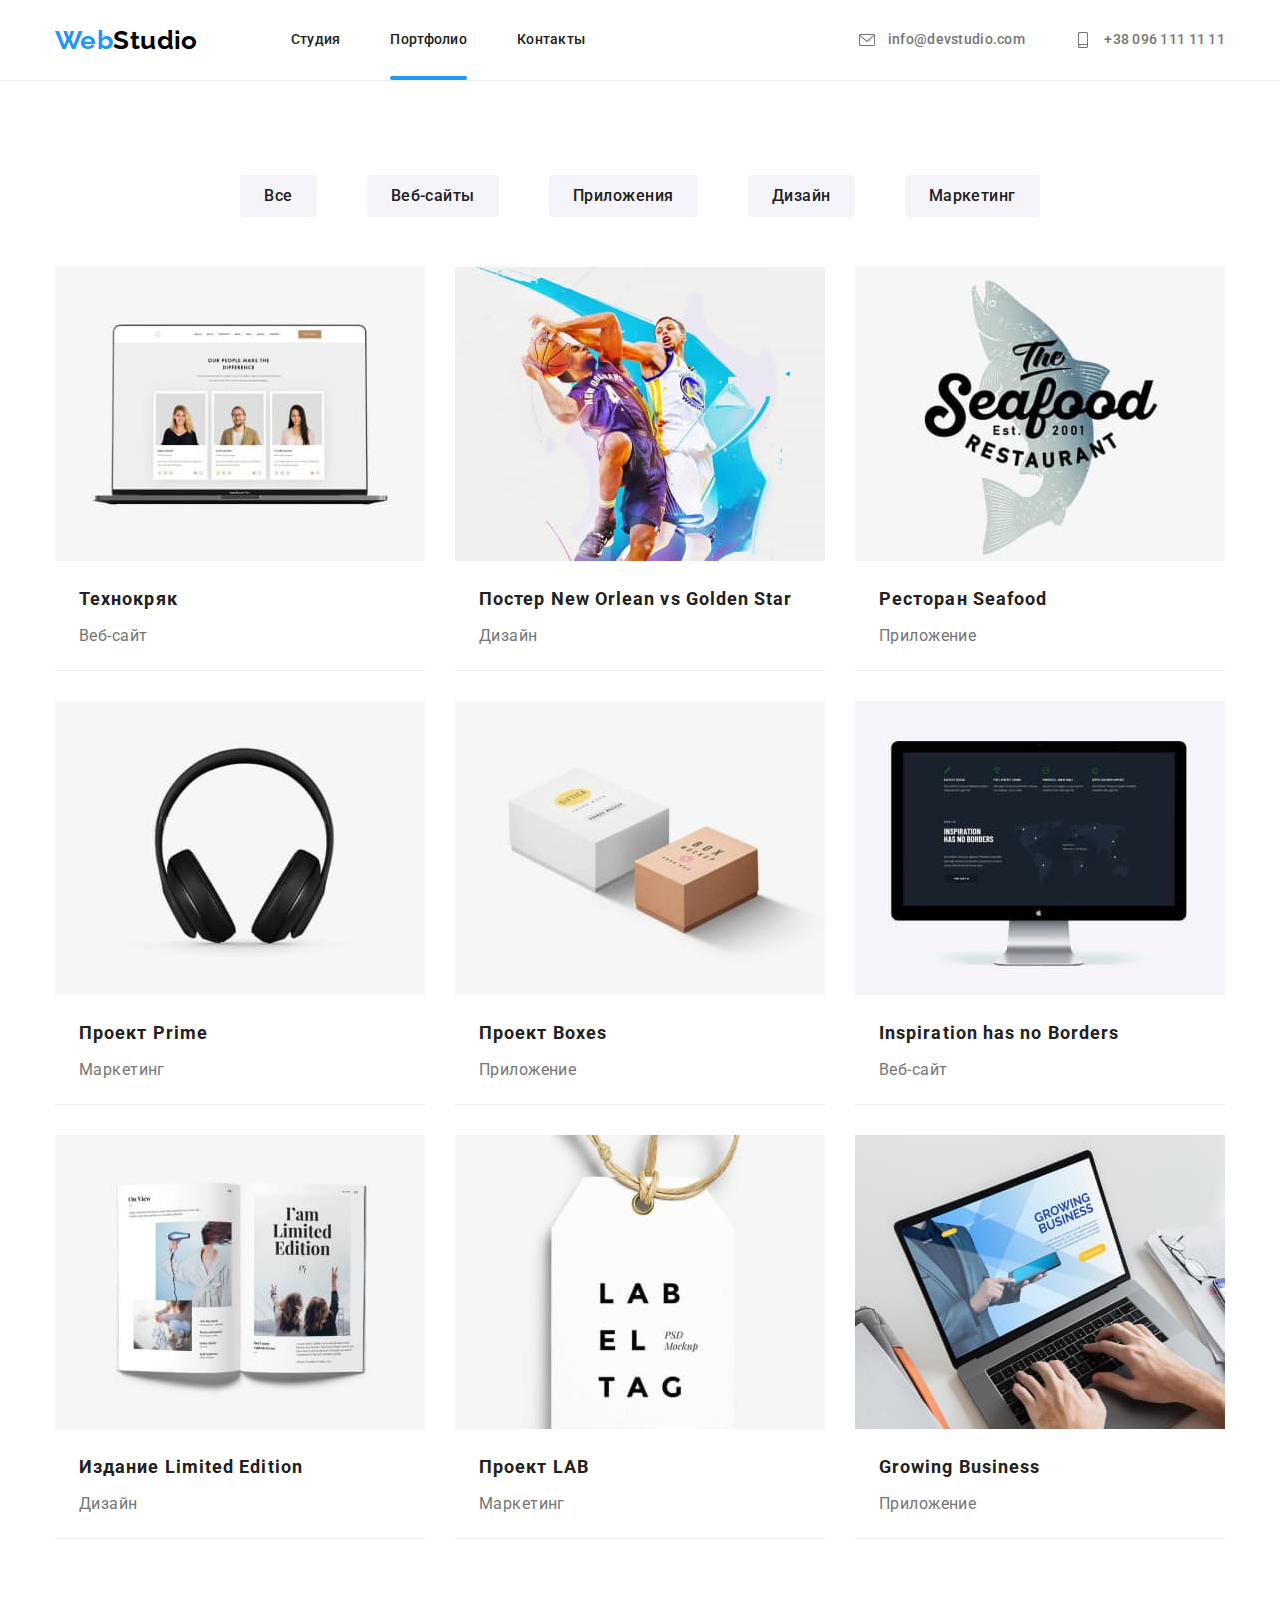
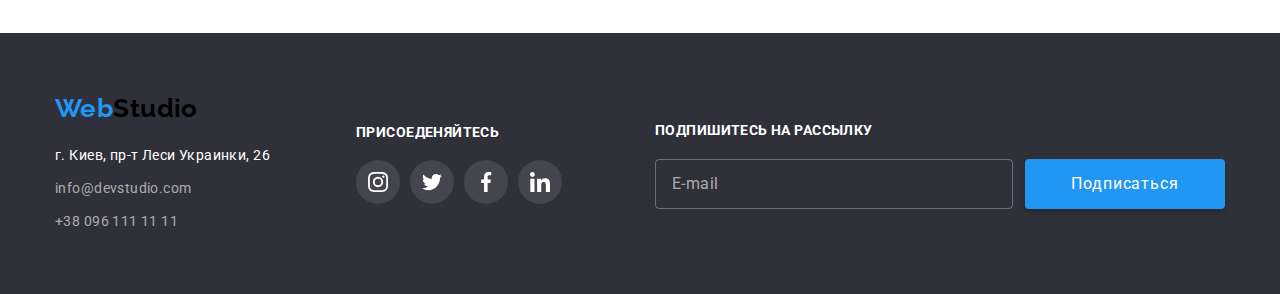
==== portfolio.html @ 421cd6a5 "version-1" ====
<!DOCTYPE html>
<html lang="ru">
<head>
    <meta charset="UTF-8">
    <meta name="description" content="Студия разработки сайтов и дизайна">
    <title>WebStudio Portfolio</title>
    <link
        href="https://fonts.googleapis.com/css2?family=Raleway:wght@400;700&family=Roboto:wght@400;500;700;900&display=swap"
        rel="stylesheet">
    <link rel="stylesheet" href="https://cdnjs.cloudflare.com/ajax/libs/modern-normalize/1.1.0/modern-normalize.min.css">
    <link rel="stylesheet" href="./css/styles.css">
</head>
<body class="page">
    <header class="header-page">
        <div class="container">
            <a class="logo link logo-page" href="./index.html"><span class="web">Web</span>Studio</a>
            <nav class="page-nav">
                <ul class="list-header list list-nav">
                    <li class="item-nav item"><a class="link" href="./index.html">Студия</a></li>
                    <li class="item-nav item"><a class="link-current link" href="./portfolio.html">Портфолио</a></li>
                    <li class="item-nav item"><a class="link" href="/Контакты">Контакты</a></li>
                </ul>
            </nav>
            <ul class="list-header list page-contact">
                <li class="item">
                    <a class="link" href="mailto:info@devstudio.com">
                        <svg class="contact-icon" width="16" height="16">
                            <use href="./images/icons.svg#envelope"></use>
                        </svg>
                        info@devstudio.com</a>
                </li>
                <li class="item"><a class="link" href="tel:+380961111111">
                        <svg class="contact-icon" width="16" height="16">
                            <use href="./images/icons.svg#smartphone"></use>
                        </svg>
                        +38 096 111 11 11</a>
                </li>
            </ul>
        </div>
    </header>
    <main>
       <section>
        <div class="container container-flex">
            <ul class="list-filter list">
                <li class="item"><button type="button" class="page-button">Все</button></li>
                <li class="item"><button type="button" class="page-button">Веб-сайты</button></li>
                <li class="item"><button type="button" class="page-button">Приложения</button></li>
                <li class="item"><button type="button" class="page-button">Дизайн</button></li>
                <li class="item"><button type="button" class="page-button">Маркетинг</button></li>
            </ul>
            <ul class="list list-flex">
                <li class="item item-flex">
                    <a class="link link-overlay" href="#">
                        <div class="card-overlay">
                            <img class="img-overlay" src="./images/img1-pt.jpg" alt="Технокряк" width="370">
                            <div class="text-overlay">
                                <p>Ресурс предлагает комплексные предложения с разным уровнем функционала и сервисов. Все это позволит посетителю
                                получить исчерпывающие сведения о компании или частном лице.</p>
                            </div>
                        </div>
                        <div class="box-flex">
                            <h2 class="flex-title">Технокряк</h2>
                            <p class="flex-text">Веб-сайт</p>
                        </div>
                    </a>  
                </li>
                <li class="item item-flex">
                    <a class="link link-overlay" href="#">
                        <div class="card-overlay">
                            <img class="img-overlay" src="./images/img2-pt.jpg" alt="Технокряк" width="370">
                            <div class="text-overlay">
                                <p>Ресурс предлагает комплексные предложения с разным уровнем функционала и сервисов. Все это позволит
                                посетителю получить исчерпывающие сведения о компании или частном лице.</p>
                            </div>
                        </div>
                        <div class="box-flex">
                            <h2 class="flex-title">Постер New Orlean vs Golden Star</h2>
                            <p class="flex-text">Дизайн</p>
                        </div>
                    </a>
                </li>
                <li class="item item-flex">
                    <a class="link link-overlay" href="#">
                        <div class="card-overlay">
                            <img class="img-overlay" src="./images/img3-pt.jpg" alt="Технокряк" width="370">
                            <div class="text-overlay">
                                <p>Ресурс предлагает комплексные предложения с разным уровнем функционала и сервисов. Все это позволит
                                посетителю получить исчерпывающие сведения о компании или частном лице.</p>
                            </div>
                        </div>
                        <div class="box-flex">
                            <h2 class="flex-title">Ресторан Seafood</h2>
                            <p class="flex-text">Приложение</p>
                        </div>
                    </a>
                </li>
                <li class="item item-flex">
                    <a class="link link-overlay" href="#">
                        <div class="card-overlay">
                            <img class="img-overlay" src="./images/img4-pt.jpg" alt="Технокряк" width="370">
                            <div class="text-overlay">
                                <p>Ресурс предлагает комплексные предложения с разным уровнем функционала и сервисов. Все это позволит
                                посетителю получить исчерпывающие сведения о компании или частном лице.</p>
                            </div>
                        </div>
                        <div class="box-flex">
                            <h2 class="flex-title">Проект Prime</h2>
                            <p class="flex-text">Маркетинг</p>
                        </div>
                    </a>
                </li>
                <li class="item item-flex">
                    <a class="link link-overlay" href="#">
                        <div class="card-overlay">
                            <img class="img-overlay" src="./images/img5-pt.jpg" alt="Технокряк" width="370">
                            <div class="text-overlay">
                                <p>Ресурс предлагает комплексные предложения с разным уровнем функционала и сервисов. Все это позволит
                                посетителю получить исчерпывающие сведения о компании или частном лице.</p>
                            </div>
                        </div>
                        <div class="box-flex">
                            <h2 class="flex-title">Проект Boxes</h2>
                            <p class="flex-text">Приложение</p>
                        </div>
                    </a>
                </li>
                <li class="item item-flex">
                    <a class="link link-overlay" href="#">
                        <div class="card-overlay">
                            <img class="img-overlay" src="./images/img6-pt.jpg" alt="Технокряк" width="370">
                            <div class="text-overlay">
                                <p>Ресурс предлагает комплексные предложения с разным уровнем функционала и сервисов. Все это позволит
                                посетителю получить исчерпывающие сведения о компании или частном лице.</p>
                            </div>
                        </div>
                        <div class="box-flex">
                            <h2 class="flex-title">Inspiration has no Borders</h2>
                            <p class="flex-text">Веб-сайт</p>
                        </div>
                    </a>
                </li>
                <li class="item item-flex">
                    <a class="link link-overlay" href="#">
                        <div class="card-overlay">
                            <img class="img-overlay" src="./images/img7-pt.jpg" alt="Технокряк" width="370">
                            <div class="text-overlay">
                                <p>Ресурс предлагает комплексные предложения с разным уровнем функционала и сервисов. Все это позволит
                                посетителю получить исчерпывающие сведения о компании или частном лице.</p>
                            </div>
                        </div>
                        <div class="box-flex">
                            <h2 class="flex-title">Издание Limited Edition</h2>
                            <p class="flex-text">Дизайн</p>
                        </div>
                    </a>
                </li>
                <li class="item item-flex">
                    <a class="link link-overlay" href="#">
                        <div class="card-overlay">
                            <img class="img-overlay" src="./images/img8-pt.jpg" alt="Технокряк" width="370">
                            <div class="text-overlay">
                                <p>Ресурс предлагает комплексные предложения с разным уровнем функционала и сервисов. Все это позволит
                                посетителю получить исчерпывающие сведения о компании или частном лице.</p>
                            </div>
                        </div>
                        <div class="box-flex">
                            <h2 class="flex-title">Проект LAB</h2>
                            <p class="flex-text">Маркетинг</p>
                        </div>
                    </a>
                </li>
                <li class="item item-flex">
                    <a class="link link-overlay" href="#">
                        <div class="card-overlay">
                            <img class="img-overlay" src="./images/img9-pt.jpg" alt="Технокряк" width="370">
                            <div class="text-overlay">
                                <p>Ресурс предлагает комплексные предложения с разным уровнем функционала и сервисов. Все это позволит
                                посетителю получить исчерпывающие сведения о компании или частном лице.</p>
                            </div>
                        </div>
                        <div class="box-flex">
                            <h2 class="flex-title">Growing Business</h2>
                            <p class="flex-text">Приложение</p>
                        </div>
                    </a>
                </li>
            </ul>
        </div>
       </section>
    </main>
    <footer class="page-footer">
        <div class="container">
            <div class="footer-content">
                <a class="logo-footer logo link" href="./index.html"><span class="web">Web</span>Studio</a>
                <ul class="list-footer list">
                    <li class="item">
                        <address class="footer-adress">г. Киев, пр-т Леси Украинки, 26 </address>
                    </li>
                    <li class="item"><a class="footer-contact link" href="mailto:info@devstudio.com">info@devstudio.com</a>
                    </li>
                    <li class="item"><a class="footer-contact link" href="tel:+380961111111">+38 096 111 11 11</a></li>
                </ul>
            </div>
            <div class="footer-join">
                <p class="join">Присоеденяйтесь</p>
                <ul class="list list-join">
                    <li class="item-join">
                        <a class="social-link link-join" href="https://www.instagram.com/">
                            <svg class="join-icon" width="20" height="20">
                                <use href="./images/icons.svg#instagram"></use>
                            </svg>
                        </a>
                    </li>
                    <li class="item-join">
                        <a class="social-link link-join" href="https://twitter.com/">
                            <svg class="join-icon" width="20" height="20">
                                <use href="./images/icons.svg#twitter"></use>
                            </svg>
                        </a>
                    </li>
                    <li class="item-join">
                        <a class="social-link link-join" href="https://www.facebook.com/">
                            <svg class="join-icon" width="20" height="20">
                                <use href="./images/icons.svg#facebook"></use>
                            </svg>
                        </a>
                    </li>
                    <li class="item-join">
                        <a class="social-link link-join" href="https://www.linkedin.com/">
                            <svg class="join-icon" width="20" height="20">
                                <use href="./images/icons.svg#linkedin"></use>
                            </svg>
                        </a>
                    </li>
                </ul>
            </div>
            <div class="footer-sign">
                <span class="text-sign">Подпишитесь на рассылку</span> 
                <form class="form-sign">
                    <input class="input-sign" type="email" name="email" placeholder="E-mail">
                    <button class="btn-sign" type="submit">Подписаться</button>
                </form>
            </div>
        </div>
    </footer>
</body>
</html>
---- css/styles.css ----
/* основной цвет текста #212121; */
/* вторичный цвет текста #757575; */
/* чорный #000000; */
/* белый/цвет фона #FFFFFF; */
/* белый с прозрачностью rgba(255, 255, 255, 0.6); */
/* акцент #2196F3; */
/* цвет кнопки #F5F4FA; */
/* цвет футера #2F303A; */

:root {
    --primary-text-color: #212121;
    --secondary-text-color: #757575;
    --accent-color: #2196F3;
    --primary-white-color: #FFFFFF;
    --white-rgba: rgba(255, 255, 255, 0.6);
    --footer-color: #2F303A;
    --section-button-color: #F5F4FA;
    --logo-black-color: #000000;
}

.container {
    width: 1200px;
    margin-right: auto;
    margin-left: auto;
    padding-right: 15px;
    padding-left: 15px;
}

.list {
    padding: 0;
    margin: 0;

    list-style: none;
}

.link {
    text-decoration: none;
}

button {
    font-family: inherit;
    color: inherit;
    cursor: pointer;
    border-color: transparent;
}

/* Body общие */

.page  {
    background-color: var(--primary-white-color);
    color: var(--primary-text-color);

    font-family: Roboto, sans-serif;
    font-size: 14px;
    letter-spacing: 0.03em;
}

/* Logo */

.logo {
    color: var(--logo-black-color);
    
    font-family: Raleway, sans-serif;
    font-weight: 700;
    font-size: 26px;
    line-height: 1.19;
}

.web {
    color: var(--accent-color);
}

/* Header */

.header-page {
    border-bottom: 1px solid #ECECEC;
}

.header-page .container {
    display: flex;
    align-items: center;
}

.header-page .link {
    display: block;
}

.list-header .link {
    padding-top: 32px;
    padding-bottom: 32px;

    letter-spacing: 0.02em;
    font-weight: 500;
    line-height: 1.14;

    transition-property: color;
    transition-duration: 250ms;
    transition-timing-function: cubic-bezier(0.4, 0, 0.2, 1);
}

.list-header .link:hover,
.list-header .link:focus,
.list-header .link:active {
    color: var(--accent-color);
}

.list-nav {
    display: flex;
    margin-left: 93px;
}

.item-nav {
    position: relative;
}

.link-current::after {
    content: "";

    position: absolute;
    bottom: 0;
    left: 0;

    width: 100%;
    height: 4px;

    background-color: var(--accent-color);
    border-radius: 2px;
}

.page-contact {
    display: flex;
    margin-left: auto;
}

.list-header .item:not(:last-child) {
    margin-right: 50px;
}

.list-nav .link {
    color: var(--primary-text-color);
}

.page-contact .link {
    color: var(--secondary-text-color);
}

.contact-icon {
    vertical-align: middle;
    margin-right: 10px;
    fill: currentColor;
}

/* Студия */
   
.hero { 
    max-width: 1600px;
    height: 600px;
    margin-right: auto;
    margin-left: auto;
    padding: 200px 452px;

    background-color: #C4C4C4;
    background-image: linear-gradient(to right,
    rgba(47, 48, 58, 0.4), rgba(47, 48, 58, 0.4)), 
    url(../images/hero.jpg);
    
    color: var(--primary-white-color);
    text-align: center;
}

.hero-tittle {
    margin-bottom: 30px;
    margin-top: 0;

    letter-spacing: 0.06em;
    font-weight: 900;
    font-size: 44px;
    line-height: 1.36;
    text-transform: uppercase;
}

.hero-button {
    padding: 10px 32px;
    background-color: var(--accent-color);
    box-shadow: 0px 4px 4px rgba(0, 0, 0, 0.15);
    border-radius: 4px;

    letter-spacing: 0.06em;
    font-weight: 700;
    font-size: 16px;
    line-height: 1.88;

    transition-property: background-color;
    transition-duration: 250ms;
    transition-timing-function: cubic-bezier(0.4, 0, 0.2, 1);
}

.hero-button:hover,
.hero-button:focus {
    background-color: #188CE8;
}

.backdrop {
    position: fixed;
    z-index: 1;
    opacity: 1;
    transition: opacity 250ms cubic-bezier(0.4, 0, 0.2, 1);
    top: 0;
    left: 0;

    width: 100%;
    height: 100%;

    background-color: rgba(0, 0, 0, 0.2);    
}

.backdrop.is-hidden {
    opacity: 0;
    pointer-events: none;
    visibility: hidden;
}

.backdrop.is-hidden .modal {
    transform: translate(-50%, -50%) scale(1.2);
}

.modal {
    position: absolute;
    top: 50%;
    left: 50%;
    transform: translate(-50%, -50%) scale(1);
    transition: transform 250ms cubic-bezier(0.4, 0, 0.2, 1);

    padding: 40px;

    width: 528px;
    height: 581px;

    color: #000000;
    background-color: var(--primary-white-color);
    box-shadow: 0px 1px 3px rgba(0, 0, 0, 0.12), 
    0px 1px 1px rgba(0, 0, 0, 0.14), 
    0px 2px 1px rgba(0, 0, 0, 0.2);
    border-radius: 4px;
}

.btn-close {
    position: absolute;
    top: 8px;
    right: 8px;

    width: 30px;
    height: 30px;
    padding: 5px;

    background-color: var(--primary-white-color);
    border: 1px solid #0000001A;
    border-radius: 50%;

    transition-property: color;
    transition-duration: 250ms;
    transition-timing-function: cubic-bezier(0.4, 0, 0.2, 1);
}

.close-icon {
    fill: currentColor;
}

.btn-close:hover,
.btn-close:focus,
.btn-close:active {
    color: var(--accent-color);
}

.form-modal-title {
    margin-top: 0;
    margin-bottom: 12px;

    font-weight: 700;
    font-size: 20px;
    line-height: 1.15;
    text-align: center;
    letter-spacing: 0.03em;

    color: var(--primary-text-color)
}

.form-modal-field {
    text-align: left;
    font-weight: 400;
    font-size: 12px;
    line-height: 1.17;
    letter-spacing: 0.01em;
    color: var(--secondary-text-color);
}

.form-modal-label {
    position: relative;
    display: block;
}

.form-modal-input {
    padding: 11px 0 11px 42px;
    margin-top: 4px;
    margin-bottom: 10px;
    width: 448px;
    height: 40px;

    font-size: 16px;

    color: var(--primary-text-color);
    
    outline: transparent;
    border: 1px solid rgba(33, 33, 33, 0.2);
    border-radius: 4px;

    transition-property: border-color;
    transition-duration: 250ms;
    transition-timing-function: cubic-bezier(0.4, 0, 0.2, 1);
}

.form-modal-input:focus + .form-modal-icon {
    fill: var(--accent-color);
}

.form-modal-input:focus,
.form-modal-comment:focus {
    border-color: var(--accent-color);
}

.form-modal-icon {
    position: absolute;
    top: 29px;
    left: 12px;

    transition-property: fill;
    transition-duration: 250ms;
    transition-timing-function: cubic-bezier(0.4, 0, 0.2, 1);
}

.form-modal-comment {
    resize: none;
    padding: 12px 16px;
    margin-top: 4px;
    margin-bottom: 20px;
    width: 100%;
    height: 120px;

    font-size: 16px;

    outline: transparent;
    border: 1px solid rgba(33, 33, 33, 0.2);
    border-radius: 4px;
}

.form-modal-comment::placeholder {
    font-weight: 400;
    font-size: 14px;
    line-height: 1.14;
    letter-spacing: 0.01em;

    color: rgba(117, 117, 117, 0.5);
}

.form-consent {
    margin-bottom: 30px;
    justify-content: center;
}

.form-consent-label {
    font-size: 14px;
    line-height: 1.71;
    letter-spacing: 0.03em;
}

.checkbox {
    width: 1px;
    height: 1px;
    margin: -1px;
    border: 0;
    padding: 0;
    clip: rect(0 0 0 0);
    overflow: hidden;
    position: absolute;
}

.check-icon {
    display: inline-block;
    width: 16px;
    height: 15px;
    margin-right: 7px;
    border: 2px solid #212121;
    border-radius: 2px;
}

.checkbox:checked + .check-icon {
    background-color: var(--accent-color);
    background-image: url(../images/check.svg);
    background-repeat: no-repeat;
    background-size: contain;
    background-origin: border-box;
    border-color: transparent;
}

.consent-link {
    color: var(--accent-color);
}
 
.btn-send {
    width: 200px;
    height: 50px;
    padding: 10px 55px;

    font-weight: 700;
    font-size: 16px;
    line-height: 1.88;
    letter-spacing: 0.06em;

    color: var(--primary-white-color);
    background-color: var(--accent-color);
    box-shadow: 0px 4px 4px rgba(0, 0, 0, 0.15);
    border-radius: 4px;

    transition-property: background-color;
    transition-duration: 250ms;
    transition-timing-function: cubic-bezier(0.4, 0, 0.2, 1);
}

.btn-send:hover,
.btn-send:focus,
.btn-send:active {
    background-color: #188CE8;
}

.features .container {
    padding-top: 94px;
}

.features-list {
    display: flex;
    flex-wrap: wrap;
}

.features-list .item {
    width: 270px;
}

.features-list .item:not(:last-child) {
    margin-right: 30px;
}

.features-center {
    display: flex;
    justify-content: center;
    align-items: center;
    height: 120px;
    background-color: var(--section-button-color);
    
    margin-bottom: 30px; 
}

.features-icon {
    width: 70px;
    height: 70px;
}

.features-title {
    margin-top: 0;
    margin-bottom: 10px;

    font-weight: 700;
    line-height: 1.14;
    text-transform: uppercase;
}

.features-text {
    margin: 0;

    color: var(--secondary-text-color);

    line-height: 1.71;
}

.description .container {
    padding-top: 94px;
    padding-bottom: 94px;
}

.description-title {
    margin-top: 0;
    margin-bottom: 50px;

    font-weight: 700;
    font-size: 36px;
    line-height: 1.17;
    text-align: center;
}

.description-list {
    display: flex;
}

.description-list .item:not(:last-child) {
    margin-right: 30px;
}

.description-item {
    position: relative;
}

.description-img {
    display: block;
}

.description-text {
    margin: 0;
    font-weight: 700;
    font-size: 14px;
    line-height: 1.14;
    text-align: center;
    letter-spacing: 0.03em;
    text-transform: uppercase;
    color: var(--primary-white-color);
}

.description-box {
    position: absolute;
    bottom: 0;
    left: 0;

    padding-top: 27px;
    padding-bottom: 27px;

    width: 100%;
    height: 70px;

    background: #2F303ACC;
}

.about {
    background-color: var(--section-button-color);
}

.about .container {
    padding-top: 94px;
    padding-bottom: 94px;
}

.about-title {
    margin-top: 0;
    margin-bottom: 50px;
   
    font-weight: 700;
    font-size: 36px;
    line-height: 1.17;
    text-align: center;
}

.about-list {
    display: flex;
}

.about-item {
    width: 270px;
    
    background-color: var(--primary-white-color);
    box-shadow: 0px 1px 3px rgba(0, 0, 0, 0.12), 0px 1px 1px rgba(0, 0, 0, 0.14), 0px 2px 1px rgba(0, 0, 0, 0.2);
    border-radius: 0px 0px 4px 4px;
}

.about-item:not(:last-child) {
    margin-right: 30px;
}

.about-img {
    margin-bottom: 30px;
}

.about-item .item-title {
    margin-top: 0;
    margin-bottom: 10px;

    font-weight: 500;
    font-size: 16px;
    line-height: 1.19;
    text-align: center;
}

.about-item .item-text {
    margin-top: 0;
    margin-bottom: 16px;
    color: var(--secondary-text-color);

    font-size: 16px;
    line-height: 1.19;
    text-align: center;
}

.social-list {
    display: flex;
    justify-content: center;

    margin-bottom: 30px;
}

.social-item:not(:last-child) {
    margin-right: 10px;
}

.social-link {
    display: inline-flex;
    justify-content: center;
    align-items: center;
    width: 44px;
    height: 44px;

    color: #AFB1B8;
    background-color: var(--primary-white-color);
    border-radius: 50%;

    transition-property: color, background-color;
    transition-duration: 250ms;
    transition-timing-function: cubic-bezier(0.4, 0, 0.2, 1);
}

.social-icon {
    fill: currentColor;
}

.social-link:hover,
.social-link:focus {
    background-color: var(--accent-color);
    color: var(--primary-white-color);
}

.clients .container {
    padding-top: 94px;
    padding-bottom: 94px;
}

.clients-title {
    margin-top: 0;
    margin-bottom: 50px;

    font-size: 36px;
    line-height: 1.72;
    text-align: center;
}

.clients-list {
    display: flex;
    justify-content: space-around;
    padding-left: 0;
    padding-right: 0;
}

.clients-item .link {
    display: flex;
    justify-content: center;
    align-items: center;
    width: 170px;
    height: 92px;
    
    color: #AFB1B8;

    border: 1px solid;
    border-radius: 4px;

    transition-property: color;
    transition-duration: 250ms;
    transition-timing-function: cubic-bezier(0.4, 0, 0.2, 1);
}

.clients-icon {
    width: 106px;
    height: 60px;
    fill: currentColor;
}

.clients-item .link:hover,
.clients-item .link:focus {
    color: var(--accent-color);
}

/* Портфолио */

.container-flex {
    padding-top: 94px;
    padding-bottom: 94px;
}

.list-filter {
    display: flex;
    justify-content: center;
    margin-bottom: 50px;
}

.list-filter .item:not(:last-child) {
    margin-right: 50px;
}

.page-button {
    padding: 6px 22px;
    background-color: var(--section-button-color);

    font-weight: 500;
    font-size: 16px;
    line-height: 1.63;
    letter-spacing: 0.03em;
    border-radius: 4px;

    transition-property: color, background-color, box-shadow;
    transition-duration: 250ms;
    transition-timing-function: cubic-bezier(0.4, 0, 0.2, 1);
}

.page-button:hover,
.page-button:focus,
.page-button:active {
    background-color: var(--accent-color);
    color: var(--primary-white-color);
    
    box-shadow: 0px 3px 1px rgba(0, 0, 0, 0.1), 0px 1px 2px rgba(0, 0, 0, 0.08), 0px 2px 2px rgba(0, 0, 0, 0.12);
}

.list-flex {
    display: flex;
    flex-wrap: wrap;
}

.list-flex .item:nth-child(3n) {
    margin-right: 0;
}

.list-flex .item:nth-last-child(-n+3) {
    margin-bottom: 0;
}

.item-flex {
    width: 370px;
    height: 404px;
    margin-right: 30px;
    margin-bottom: 30px;
    padding-bottom: 20px;
    
    border-bottom: 1px solid #EEEEEE;

    transition-property: box-shadow;
    transition-duration: 250ms;
    transition-timing-function: cubic-bezier(0.4, 0, 0.2, 1);
}

.item-flex:hover {
    box-shadow: 0px 1px 1px rgba(0, 0, 0, 0.12), 0px 4px 4px rgba(0, 0, 0, 0.06), 1px 4px 6px rgba(0, 0, 0, 0.16);
}

.card-overlay {
    position: relative;
    overflow: hidden;
}

.img-overlay {
    display: block;
}

.text-overlay p {
    margin: 0;
}

.text-overlay {
    position: absolute;
    top: 0;
    left: 0;

    transform: translateY(100%);
    transition: transform 250ms cubic-bezier(0.4, 0, 0.2, 1); 

    padding: 63px 24px;

    width: 100%;
    height: 100%;
       
    background-color: rgba(33, 150, 243, 0.9);
    color: var(--primary-white-color);
    
    font-size: 18px;
    line-height: 1.56;
    letter-spacing: 0.03em;
}

.link-overlay:hover .text-overlay {
    transform: translateY(0);
}

.box-flex {
    padding: 20px 24px;
}

.flex-title {
    margin-top: 0;
    margin-bottom: 4px;
    color: var(--primary-text-color);

    font-weight: 700;
    font-size: 18px;
    line-height: 2;
    letter-spacing: 0.06em;
}
.flex-text {
    margin: 0;

    color: var(--secondary-text-color);

    font-size: 16px;
    line-height: 1.88;
}

/* footer общие */

.page-footer .container {
    display: flex;
    align-items: center;
    padding-top: 60px;
    padding-bottom: 60px;
}

.page-footer  {
    background-color: var(--footer-color);

    line-height: 1.71;
}

.footer-content {
    width: 231px;

    margin-right: 70px;
}

.logo-footer {
    display: block;
    margin-bottom: 20px;
}

.list-footer .item:not(:last-child) {
    margin-bottom: 9px;
}

.footer-adress {
    color: var(--primary-white-color);

    font-style: normal;
}

.footer-contact {
    color: var(--white-rgba);

    transition-property: color;
    transition-duration: 250ms;
    transition-timing-function: cubic-bezier(0.4, 0, 0.2, 1);
}

.footer-contact:hover,
.footer-contact:focus,
.footer-contact:active {
    color: var(--accent-color);
}

.footer-join {
    color: var(--primary-white-color);
    font-weight: 700;
    font-size: 14px;
    line-height: 1.17;
    letter-spacing: 0.03em;
    text-transform: uppercase;

    width: 206px;

    margin-right: 93px;
}

.join {
    margin-top: 0;
    margin-bottom: 20px;
}

.list-join {
    display: flex;
    align-items: center;
}

.item-join:not(:last-child) {
    margin-right: 10px;
}

.link-join {
    color: var(--primary-white-color);
    background-color: #FFFFFF1A;

    transition-property: background-color;
    transition-duration: 250ms;
    transition-timing-function: cubic-bezier(0.4, 0, 0.2, 1);
}

.join-icon {
    fill: currentColor;
}

.link-join:hover,
.link-join:focus {
    background-color: var(--accent-color)
}

.footer-sign {
    width: 570px;

    color: var(--primary-white-color);
    font-weight: 700;
}

.text-sign {
    display: inline-block;

    margin-top: 0;
    margin-bottom: 20px;


    font-size: 14px;
    line-height: 1.14;
    letter-spacing: 0.03em;
    text-transform: uppercase;

}

.form-sign {
    display: flex;
}

.input-sign {
    width: 358px;
    height: 50px;

    padding-top: 15px;
    padding-bottom: 15px;
    padding-left: 16px;
    margin-right: 12px;

    background-color: transparent;
    border: 1px solid rgba(255, 255, 255, 0.3);
    border-radius: 4px;
    color: var(--primary-white-color);

    font-weight: 400;
    font-size: 16px;
    line-height: 1.25;
    letter-spacing: 0.03em;
}

.input-sign::placeholder {
    color: rgba(255, 255, 255, 0.6);
}

.btn-sign {
    width: 200px;
    height: 50px;

    margin: 0;

    background-color: var(--accent-color);
    box-shadow: 0px 4px 4px rgba(0, 0, 0, 0.15);
    border-radius: 4px;

    font-size: 16px;
    line-height: 1.88;
    letter-spacing: 0.06em;
    align-items: center;
    text-align: center;
}

.send-icon {
    vertical-align: middle;
    margin-left: 10px;
}
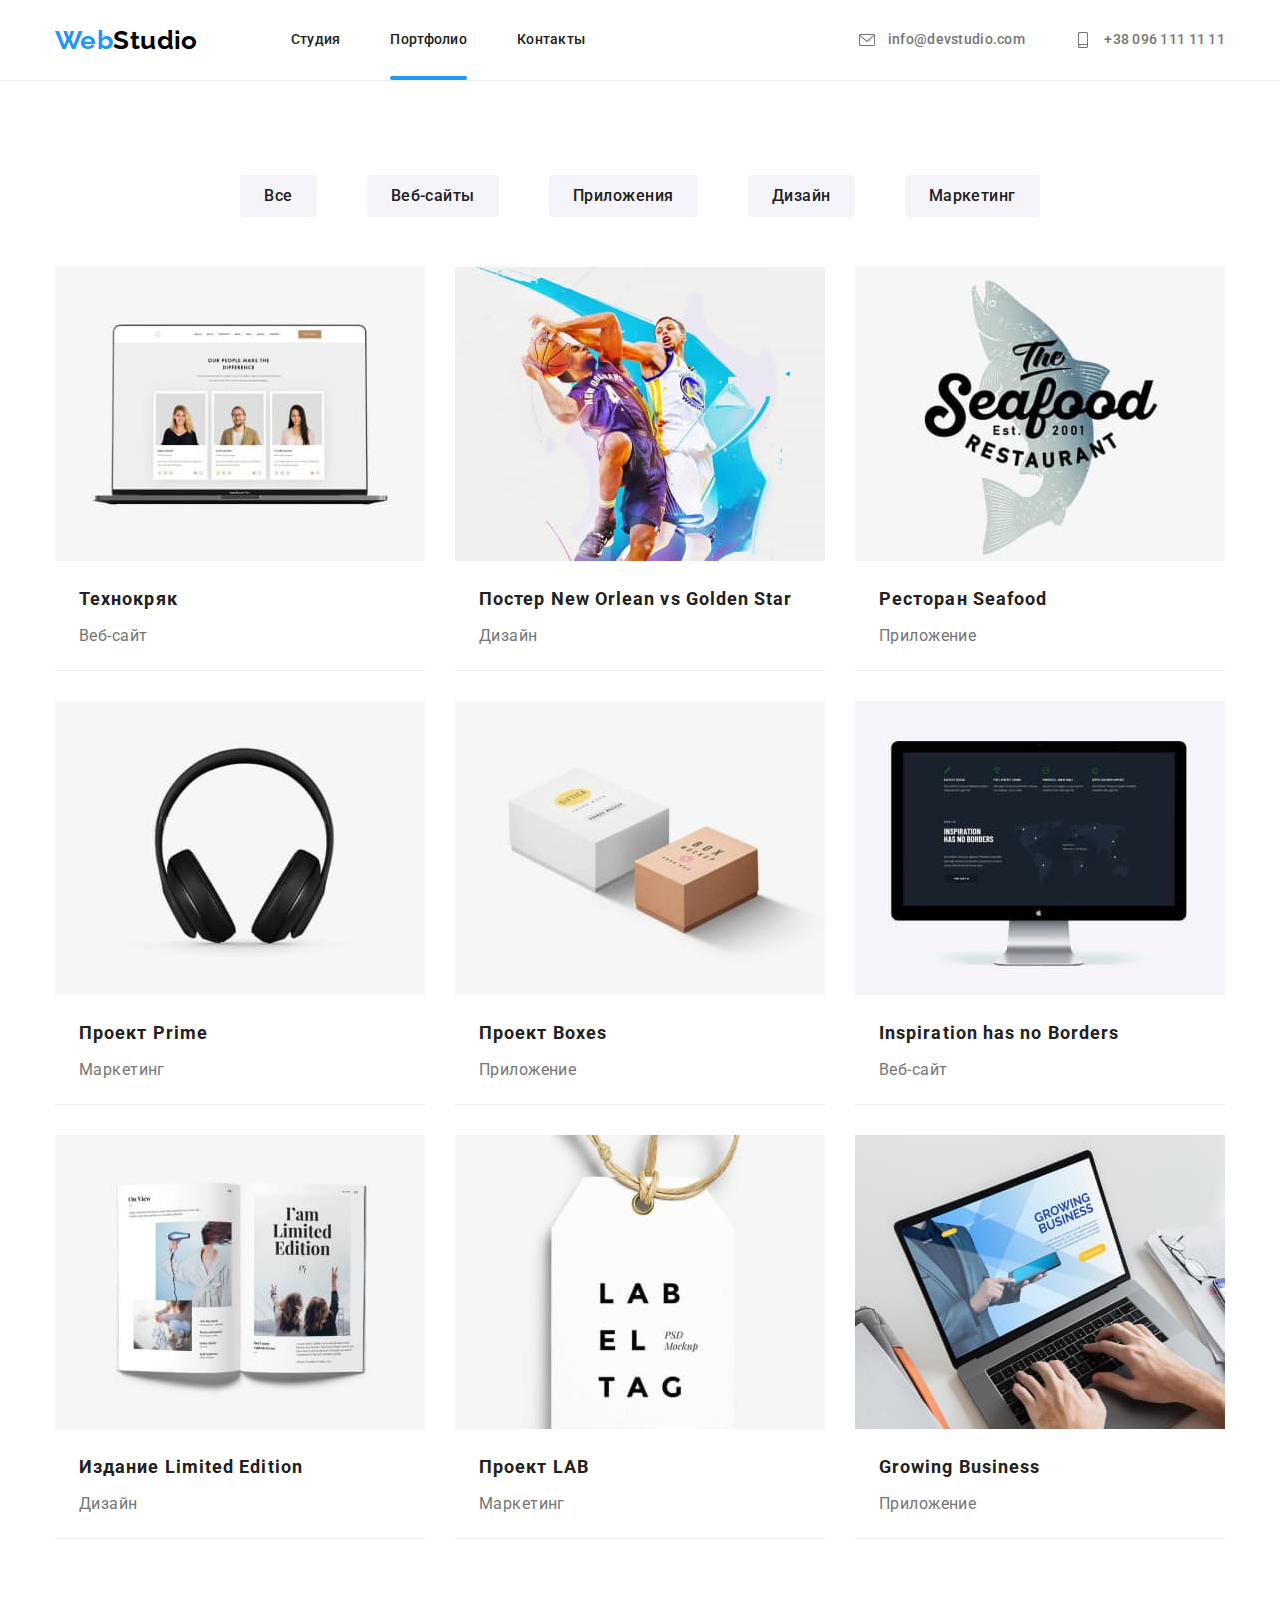
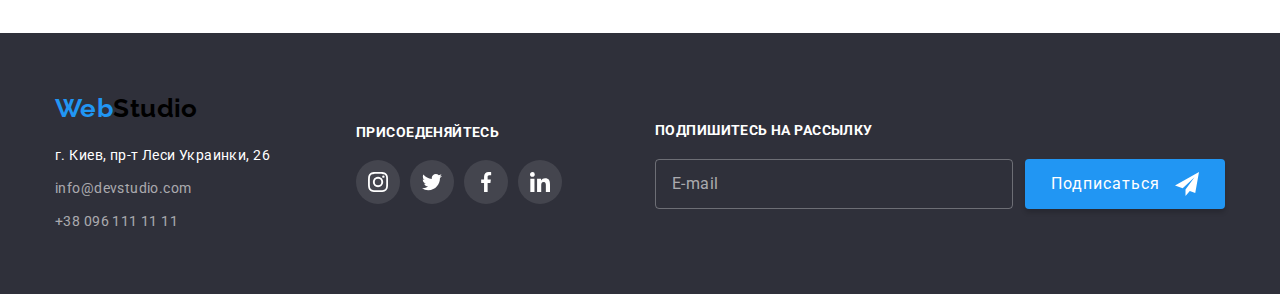
==== commit 87f5039b: "version-2" ====
--- a/portfolio.html
+++ b/portfolio.html
@@ -238,7 +238,11 @@
                 <span class="text-sign">Подпишитесь на рассылку</span> 
                 <form class="form-sign">
                     <input class="input-sign" type="email" name="email" placeholder="E-mail">
-                    <button class="btn-sign" type="submit">Подписаться</button>
+                    <button class="btn-sign" type="submit">Подписаться
+                        <svg class="send-icon" width="24" height="24">
+                            <use href="./images/icons.svg#send"></use>
+                        </svg>
+                    </button>
                 </form>
             </div>
         </div>
